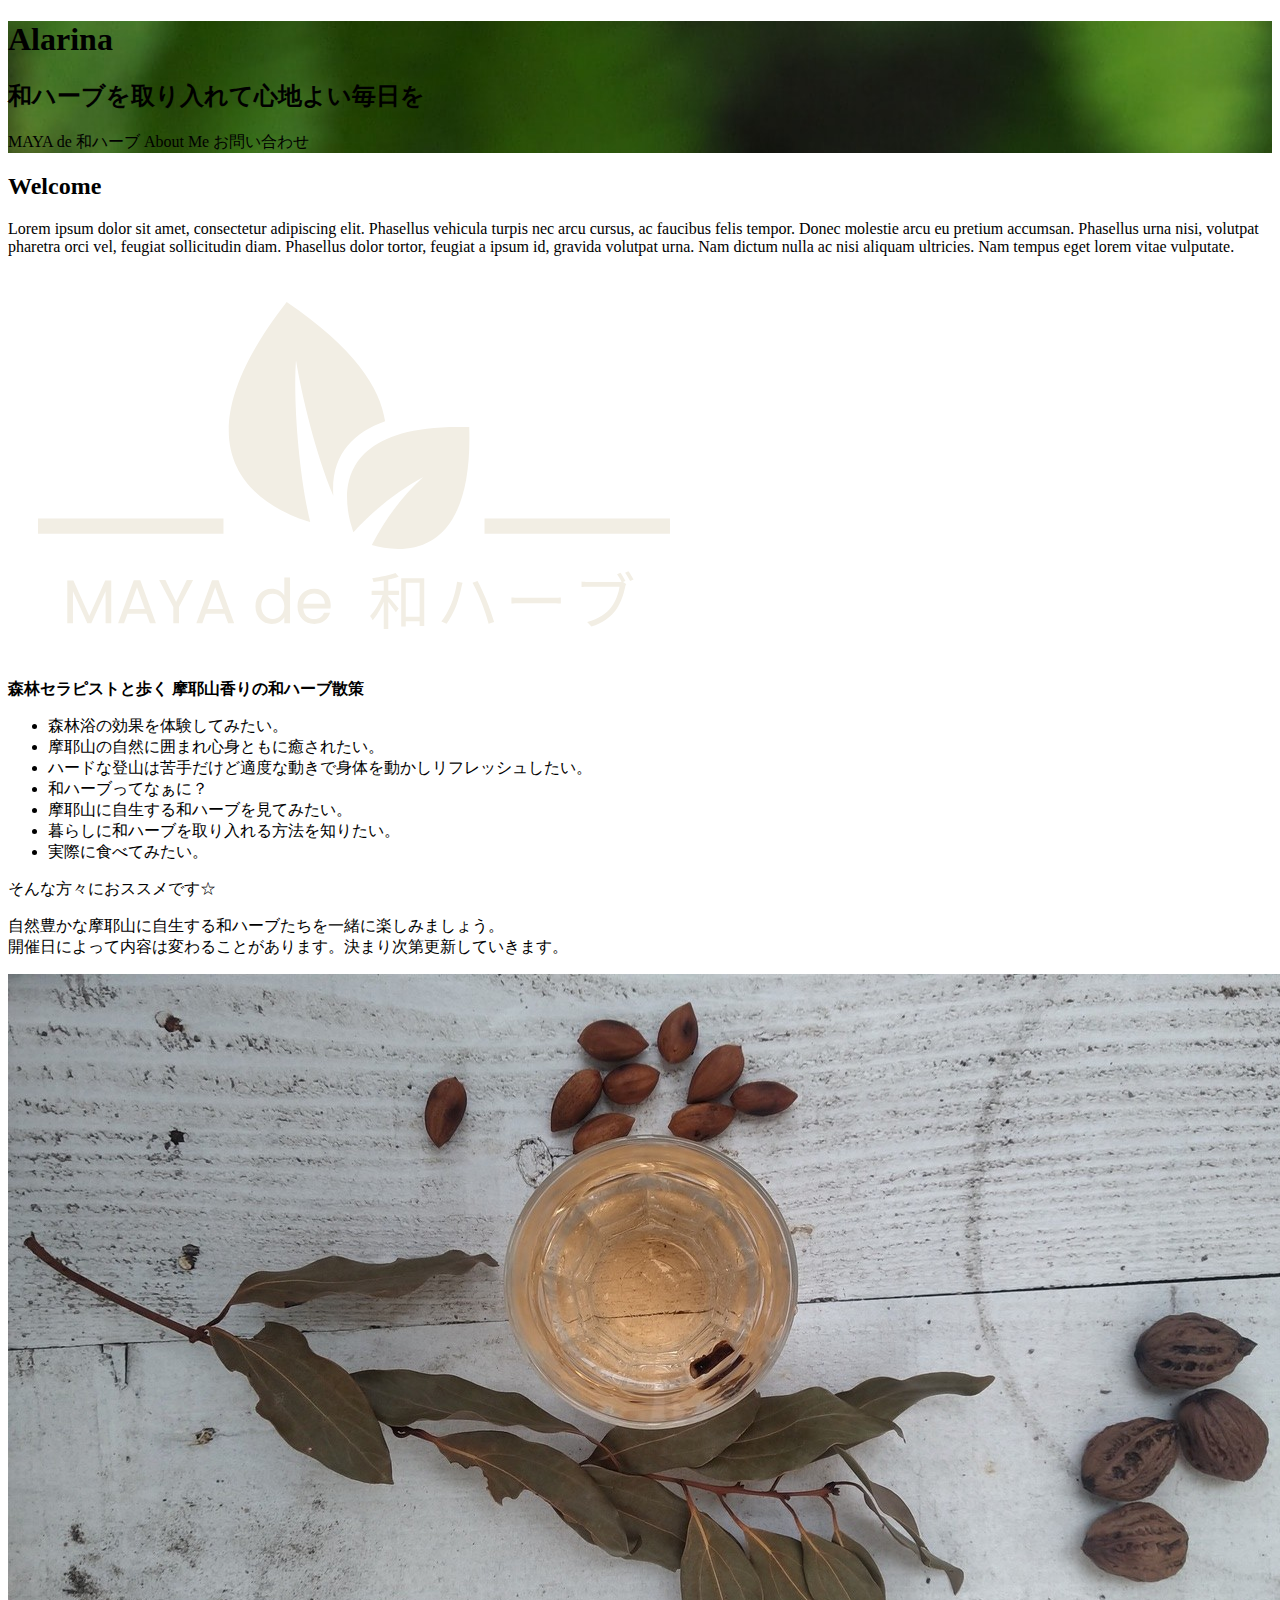
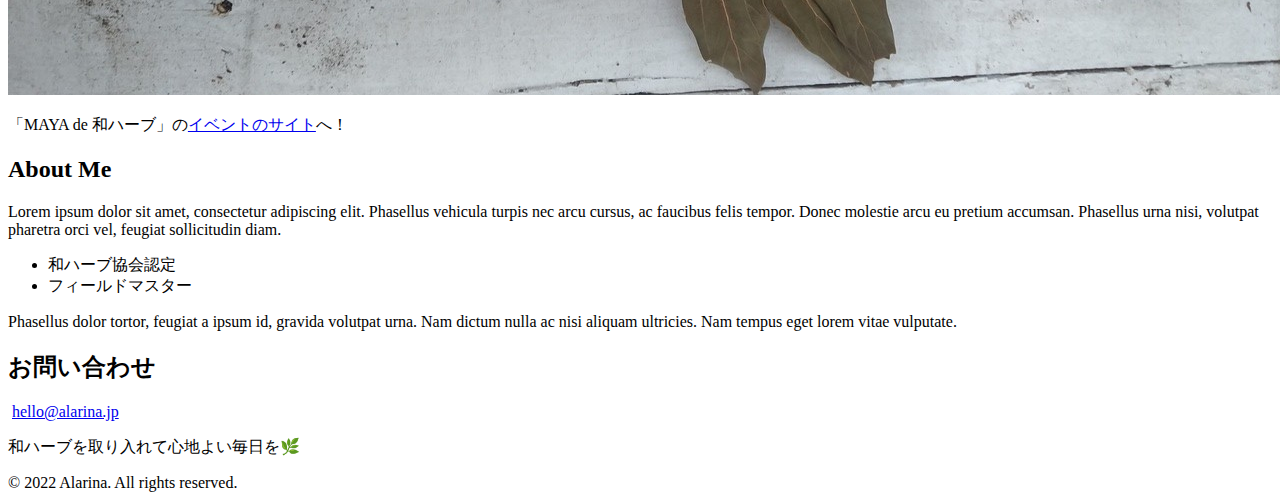
==== index.html @ 34189e99 "deploy: e16ee97bc23b74d00db03f2d43097866cdecea5a" ====
<!doctype html><html><meta http-equiv=content-type content="text/html" charset=utf-8><meta http-equiv=x-ua-compatible content="IE=edge,chrome=1"><title>和ハーブを取り入れて心地よい毎日を🌿</title><link rel="shortcut icon" href=https://alarina.jp/images/favicon.png type=image/png><meta name=description content="私たちと一緒に足もとの宝物をさがすおさんぽに出かけませんか？"><meta name=keywords content="和ハーブ,和ハーブ協会認定,フィールドマスター,Fieldmaster"><meta name=referrer content="no-referrer-when-downgrade"><meta name=HandheldFriendly content="True"><meta name=MobileOptimized content="320"><meta name=viewport content="width=device-width,initial-scale=1"><link rel=stylesheet href=https://alarina.jp/css/screen.css><link rel=stylesheet href=https://alarina.jp/css/fonts.css type=text/css><link rel=stylesheet href=https://alarina.jp/fork-awesome/css/fork-awesome.min.css type=text/css><meta property="og:title" content><meta property="og:description" content="私たちと一緒に足もとの宝物をさがすおさんぽに出かけませんか？"><meta property="og:type" content="website"><meta property="og:url" content="https://alarina.jp/"><meta property="og:image" content="https://alarina.jp/images/cover-image.jpg"><meta property="og:site_name" content="和ハーブを取り入れて心地よい毎日を🌿"><meta name=twitter:card content="summary_large_image"><meta name=twitter:image content="https://alarina.jp/images/cover-image.jpg"><meta name=twitter:title content><meta name=twitter:description content="私たちと一緒に足もとの宝物をさがすおさんぽに出かけませんか？"><meta itemprop=name content><meta itemprop=description content="私たちと一緒に足もとの宝物をさがすおさんぽに出かけませんか？"><link rel=stylesheet href=https://alarina.jp/css/custom.css><link rel=apple-touch-icon sizes=180x180 href=https://alarina.jp/images/apple-touch-icon.png><link rel=icon type=image/png sizes=32x32 href=https://alarina.jp/images/favicon-32x32.png><link rel=icon type=image/png sizes=16x16 href=https://alarina.jp/images/favicon-16x16.png><script defer data-domain=alarina.jp src=https://plausible.georepublic.net/js/plausible.js></script><body><header id=site-head style=background-image:url(images/cover-image.jpg)><div class=vertical><div id=site-head-content class=inner><h1 class=blog-title>Alarina</h1><h2 class=blog-description>和ハーブを取り入れて心地よい毎日を</h2><a class="btn site-menu" data-title-anchor=maya-de-和ハーブ>MAYA de 和ハーブ</a>
<a class="btn site-menu" data-title-anchor=about-me>About Me</a>
<a class="btn site-menu" data-title-anchor=お問い合わせ>お問い合わせ</a>
<i id=header-arrow class="fa fa-angle-down"></i></div></div></header><main class=content role=main><div class=fixed-nav></div><div class=post-holder><article id=welcome class="post first"><header class=post-header><h2 class=post-title>Welcome</h2></header><section class=post-content><p>Lorem ipsum dolor sit amet, consectetur adipiscing elit. Phasellus vehicula turpis nec arcu cursus, ac faucibus felis tempor. Donec molestie arcu eu pretium accumsan. Phasellus urna nisi, volutpat pharetra orci vel, feugiat sollicitudin diam. Phasellus dolor tortor, feugiat a ipsum id, gravida volutpat urna. Nam dictum nulla ac nisi aliquam ultricies. Nam tempus eget lorem vitae vulputate.</p></section></article><div class=post-after></div></div><div class=post-holder><article id=maya-de-和ハーブ class=post><header class=post-header><h2 class=post-title style=display:none>MAYA de 和ハーブ</h2></header><section class=post-content><img src=/images/maya_white.svg alt="MAYA de 和ハーブ" style=padding:30px;width:50%><p><strong>森林セラピストと歩く 摩耶山香りの和ハーブ散策</strong></p><ul><li>森林浴の効果を体験してみたい。</li><li>摩耶山の自然に囲まれ心身ともに癒されたい。</li><li>ハードな登山は苦手だけど適度な動きで身体を動かしリフレッシュしたい。</li><li>和ハーブってなぁに？</li><li>摩耶山に自生する和ハーブを見てみたい。</li><li>暮らしに和ハーブを取り入れる方法を知りたい。</li><li>実際に食べてみたい。</li></ul><p>そんな方々におススメです☆</p><p>自然豊かな摩耶山に自生する和ハーブたちを一緒に楽しみましょう。<br>開催日によって内容は変わることがあります。決まり次第更新していきます。</p><p><img src=/images/maya_de_waherb.jpg alt="MAYA de 和ハーブ"></p><p>「MAYA de 和ハーブ」の<a href=https://coubic.com/mayasan/621355>イベントのサイト</a>へ！</p></section></article><div class=post-after></div></div><div class=post-holder><article id=about-me class=post><header class=post-header><h2 class=post-title>About Me</h2></header><section class=post-content><p>Lorem ipsum dolor sit amet, consectetur adipiscing elit. Phasellus vehicula turpis nec arcu cursus, ac faucibus felis tempor. Donec molestie arcu eu pretium accumsan. Phasellus urna nisi, volutpat pharetra orci vel, feugiat sollicitudin diam.</p><ul><li>和ハーブ協会認定</li><li>フィールドマスター</li></ul><p>Phasellus dolor tortor, feugiat a ipsum id, gravida volutpat urna. Nam dictum nulla ac nisi aliquam ultricies. Nam tempus eget lorem vitae vulputate.</p></section></article><div class=post-after></div></div><div class=post-holder><article id=お問い合わせ class="post last"><header class=post-header><h2 class=post-title>お問い合わせ</h2></header><section class=post-content><p><i class="fa fa-envelope"></i> <a href=mailto:hello@alarina.jp>hello@alarina.jp</a></p><p>和ハーブを取り入れて心地よい毎日を🌿</p></section></article><div class=post-after></div></div></main><footer class=site-footer><div class=inner><section class=copyright>© 2022 Alarina. All rights reserved.</section><section></section></div></footer><script type=text/javascript src=https://alarina.jp/js/jquery-1.11.3.min.js></script>
<script type=text/javascript src=https://alarina.jp/js/icons.js></script>
<script type=text/javascript src=https://alarina.jp/js/index.js></script></body></html>
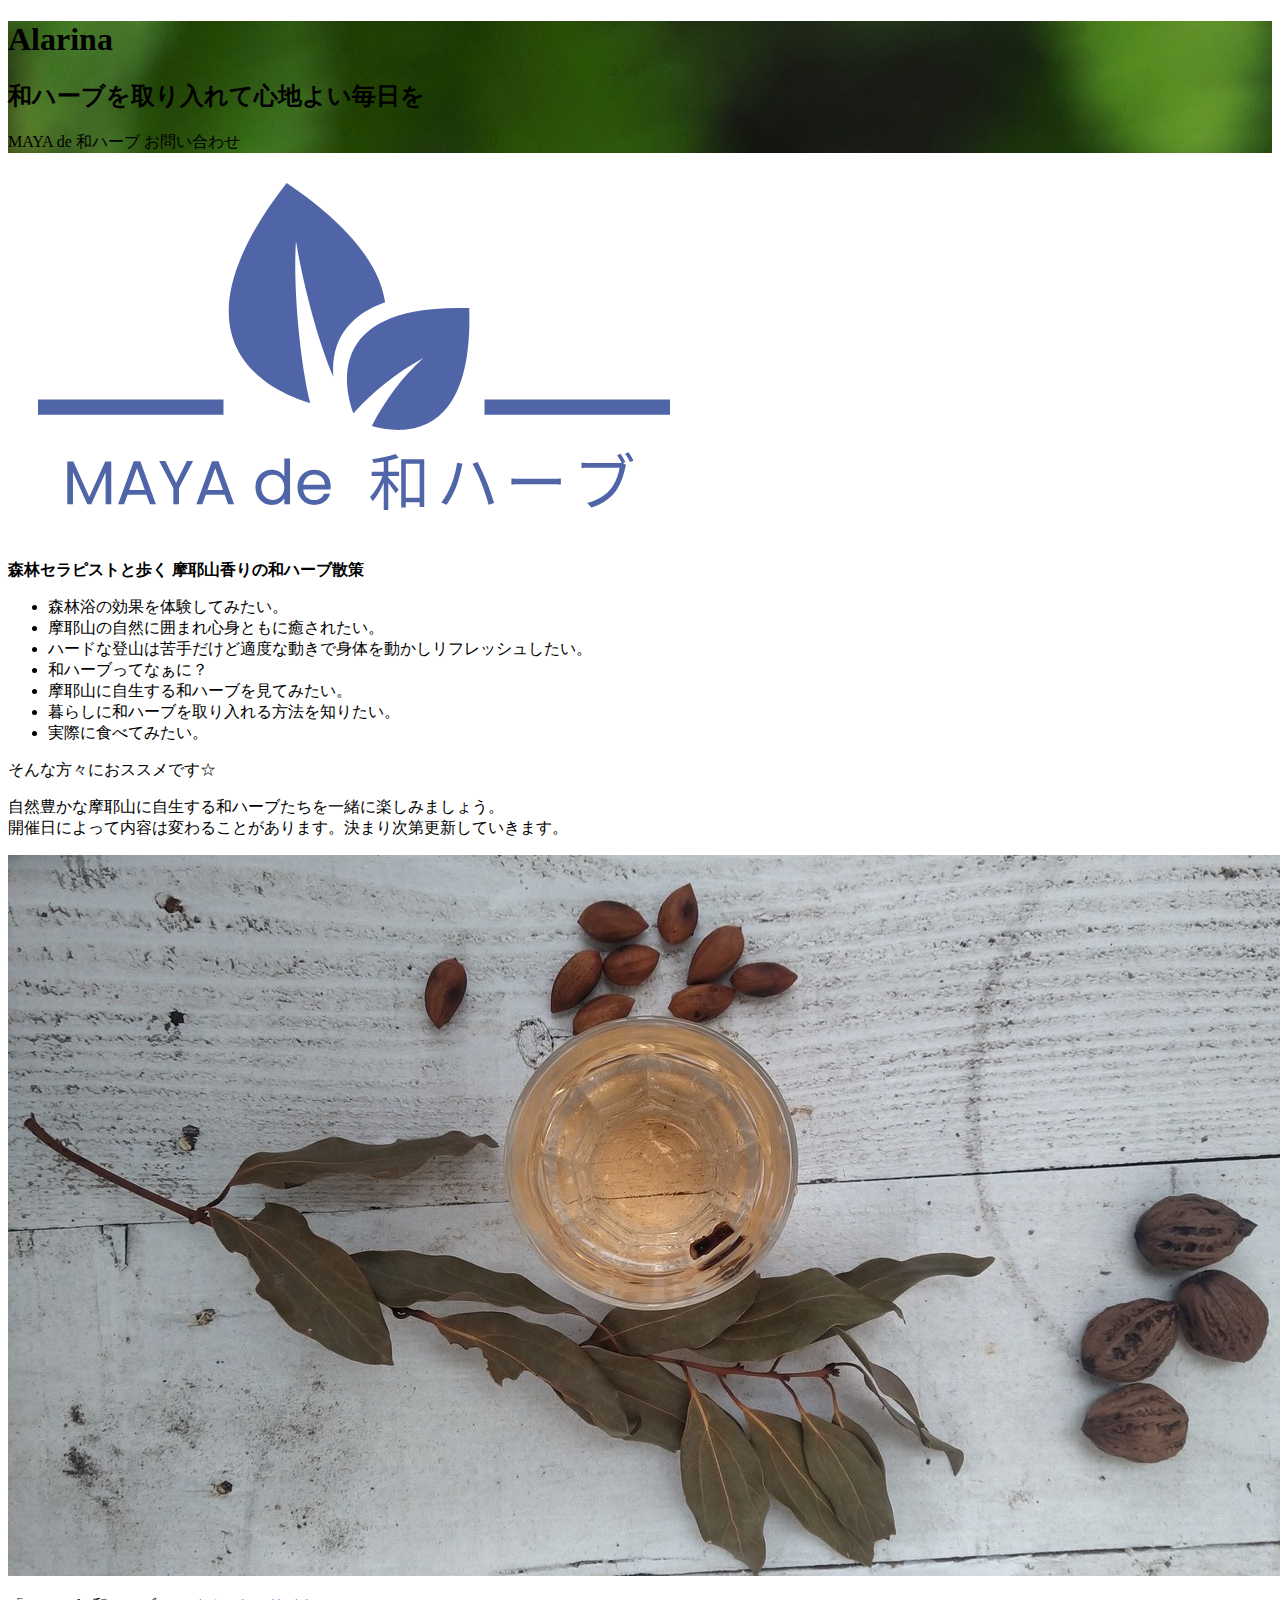
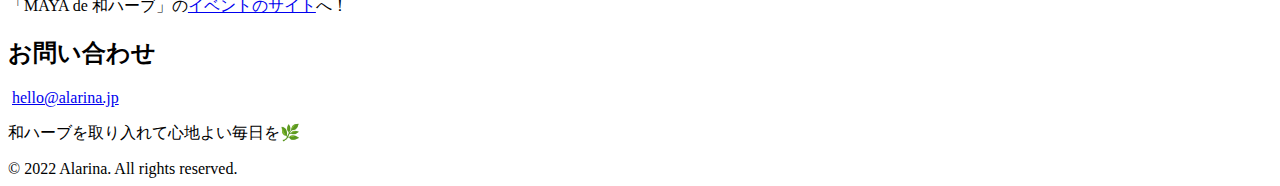
==== commit def528b4: "deploy: 36f194fbef921c06a04e701a9eb203ddcdb4e46d" ====
--- a/index.html
+++ b/index.html
@@ -1,6 +1,5 @@
 <!doctype html><html><meta http-equiv=content-type content="text/html" charset=utf-8><meta http-equiv=x-ua-compatible content="IE=edge,chrome=1"><title>和ハーブを取り入れて心地よい毎日を🌿</title><link rel="shortcut icon" href=https://alarina.jp/images/favicon.png type=image/png><meta name=description content="私たちと一緒に足もとの宝物をさがすおさんぽに出かけませんか？"><meta name=keywords content="和ハーブ,和ハーブ協会認定,フィールドマスター,Fieldmaster"><meta name=referrer content="no-referrer-when-downgrade"><meta name=HandheldFriendly content="True"><meta name=MobileOptimized content="320"><meta name=viewport content="width=device-width,initial-scale=1"><link rel=stylesheet href=https://alarina.jp/css/screen.css><link rel=stylesheet href=https://alarina.jp/css/fonts.css type=text/css><link rel=stylesheet href=https://alarina.jp/fork-awesome/css/fork-awesome.min.css type=text/css><meta property="og:title" content><meta property="og:description" content="私たちと一緒に足もとの宝物をさがすおさんぽに出かけませんか？"><meta property="og:type" content="website"><meta property="og:url" content="https://alarina.jp/"><meta property="og:image" content="https://alarina.jp/images/cover-image.jpg"><meta property="og:site_name" content="和ハーブを取り入れて心地よい毎日を🌿"><meta name=twitter:card content="summary_large_image"><meta name=twitter:image content="https://alarina.jp/images/cover-image.jpg"><meta name=twitter:title content><meta name=twitter:description content="私たちと一緒に足もとの宝物をさがすおさんぽに出かけませんか？"><meta itemprop=name content><meta itemprop=description content="私たちと一緒に足もとの宝物をさがすおさんぽに出かけませんか？"><link rel=stylesheet href=https://alarina.jp/css/custom.css><link rel=apple-touch-icon sizes=180x180 href=https://alarina.jp/images/apple-touch-icon.png><link rel=icon type=image/png sizes=32x32 href=https://alarina.jp/images/favicon-32x32.png><link rel=icon type=image/png sizes=16x16 href=https://alarina.jp/images/favicon-16x16.png><script defer data-domain=alarina.jp src=https://plausible.georepublic.net/js/plausible.js></script><body><header id=site-head style=background-image:url(images/cover-image.jpg)><div class=vertical><div id=site-head-content class=inner><h1 class=blog-title>Alarina</h1><h2 class=blog-description>和ハーブを取り入れて心地よい毎日を</h2><a class="btn site-menu" data-title-anchor=maya-de-和ハーブ>MAYA de 和ハーブ</a>
-<a class="btn site-menu" data-title-anchor=about-me>About Me</a>
 <a class="btn site-menu" data-title-anchor=お問い合わせ>お問い合わせ</a>
-<i id=header-arrow class="fa fa-angle-down"></i></div></div></header><main class=content role=main><div class=fixed-nav></div><div class=post-holder><article id=welcome class="post first"><header class=post-header><h2 class=post-title>Welcome</h2></header><section class=post-content><p>Lorem ipsum dolor sit amet, consectetur adipiscing elit. Phasellus vehicula turpis nec arcu cursus, ac faucibus felis tempor. Donec molestie arcu eu pretium accumsan. Phasellus urna nisi, volutpat pharetra orci vel, feugiat sollicitudin diam. Phasellus dolor tortor, feugiat a ipsum id, gravida volutpat urna. Nam dictum nulla ac nisi aliquam ultricies. Nam tempus eget lorem vitae vulputate.</p></section></article><div class=post-after></div></div><div class=post-holder><article id=maya-de-和ハーブ class=post><header class=post-header><h2 class=post-title style=display:none>MAYA de 和ハーブ</h2></header><section class=post-content><img src=/images/maya_white.svg alt="MAYA de 和ハーブ" style=padding:30px;width:50%><p><strong>森林セラピストと歩く 摩耶山香りの和ハーブ散策</strong></p><ul><li>森林浴の効果を体験してみたい。</li><li>摩耶山の自然に囲まれ心身ともに癒されたい。</li><li>ハードな登山は苦手だけど適度な動きで身体を動かしリフレッシュしたい。</li><li>和ハーブってなぁに？</li><li>摩耶山に自生する和ハーブを見てみたい。</li><li>暮らしに和ハーブを取り入れる方法を知りたい。</li><li>実際に食べてみたい。</li></ul><p>そんな方々におススメです☆</p><p>自然豊かな摩耶山に自生する和ハーブたちを一緒に楽しみましょう。<br>開催日によって内容は変わることがあります。決まり次第更新していきます。</p><p><img src=/images/maya_de_waherb.jpg alt="MAYA de 和ハーブ"></p><p>「MAYA de 和ハーブ」の<a href=https://coubic.com/mayasan/621355>イベントのサイト</a>へ！</p></section></article><div class=post-after></div></div><div class=post-holder><article id=about-me class=post><header class=post-header><h2 class=post-title>About Me</h2></header><section class=post-content><p>Lorem ipsum dolor sit amet, consectetur adipiscing elit. Phasellus vehicula turpis nec arcu cursus, ac faucibus felis tempor. Donec molestie arcu eu pretium accumsan. Phasellus urna nisi, volutpat pharetra orci vel, feugiat sollicitudin diam.</p><ul><li>和ハーブ協会認定</li><li>フィールドマスター</li></ul><p>Phasellus dolor tortor, feugiat a ipsum id, gravida volutpat urna. Nam dictum nulla ac nisi aliquam ultricies. Nam tempus eget lorem vitae vulputate.</p></section></article><div class=post-after></div></div><div class=post-holder><article id=お問い合わせ class="post last"><header class=post-header><h2 class=post-title>お問い合わせ</h2></header><section class=post-content><p><i class="fa fa-envelope"></i> <a href=mailto:hello@alarina.jp>hello@alarina.jp</a></p><p>和ハーブを取り入れて心地よい毎日を🌿</p></section></article><div class=post-after></div></div></main><footer class=site-footer><div class=inner><section class=copyright>© 2022 Alarina. All rights reserved.</section><section></section></div></footer><script type=text/javascript src=https://alarina.jp/js/jquery-1.11.3.min.js></script>
+<i id=header-arrow class="fa fa-angle-down"></i></div></div></header><main class=content role=main><div class=fixed-nav></div><div class=post-holder><article id=maya-de-和ハーブ class="post first"><header class=post-header><h2 class=post-title style=display:none>MAYA de 和ハーブ</h2></header><section class=post-content><img src=/images/maya.svg alt="MAYA de 和ハーブ" style=padding:30px;width:50%><p><strong>森林セラピストと歩く 摩耶山香りの和ハーブ散策</strong></p><ul><li>森林浴の効果を体験してみたい。</li><li>摩耶山の自然に囲まれ心身ともに癒されたい。</li><li>ハードな登山は苦手だけど適度な動きで身体を動かしリフレッシュしたい。</li><li>和ハーブってなぁに？</li><li>摩耶山に自生する和ハーブを見てみたい。</li><li>暮らしに和ハーブを取り入れる方法を知りたい。</li><li>実際に食べてみたい。</li></ul><p>そんな方々におススメです☆</p><p>自然豊かな摩耶山に自生する和ハーブたちを一緒に楽しみましょう。<br>開催日によって内容は変わることがあります。決まり次第更新していきます。</p><p><img src=/images/maya_de_waherb.jpg alt="MAYA de 和ハーブ"></p><p>「MAYA de 和ハーブ」の<a href=https://coubic.com/mayasan/621355>イベントのサイト</a>へ！</p></section></article><div class=post-after></div></div><div class=post-holder><article id=お問い合わせ class="post last"><header class=post-header><h2 class=post-title>お問い合わせ</h2></header><section class=post-content><p><i class="fa fa-envelope"></i> <a href=mailto:hello@alarina.jp>hello@alarina.jp</a></p><p>和ハーブを取り入れて心地よい毎日を🌿</p></section></article><div class=post-after></div></div></main><footer class=site-footer><div class=inner><section class=copyright>© 2022 Alarina. All rights reserved.</section><section></section></div></footer><script type=text/javascript src=https://alarina.jp/js/jquery-1.11.3.min.js></script>
 <script type=text/javascript src=https://alarina.jp/js/icons.js></script>
 <script type=text/javascript src=https://alarina.jp/js/index.js></script></body></html>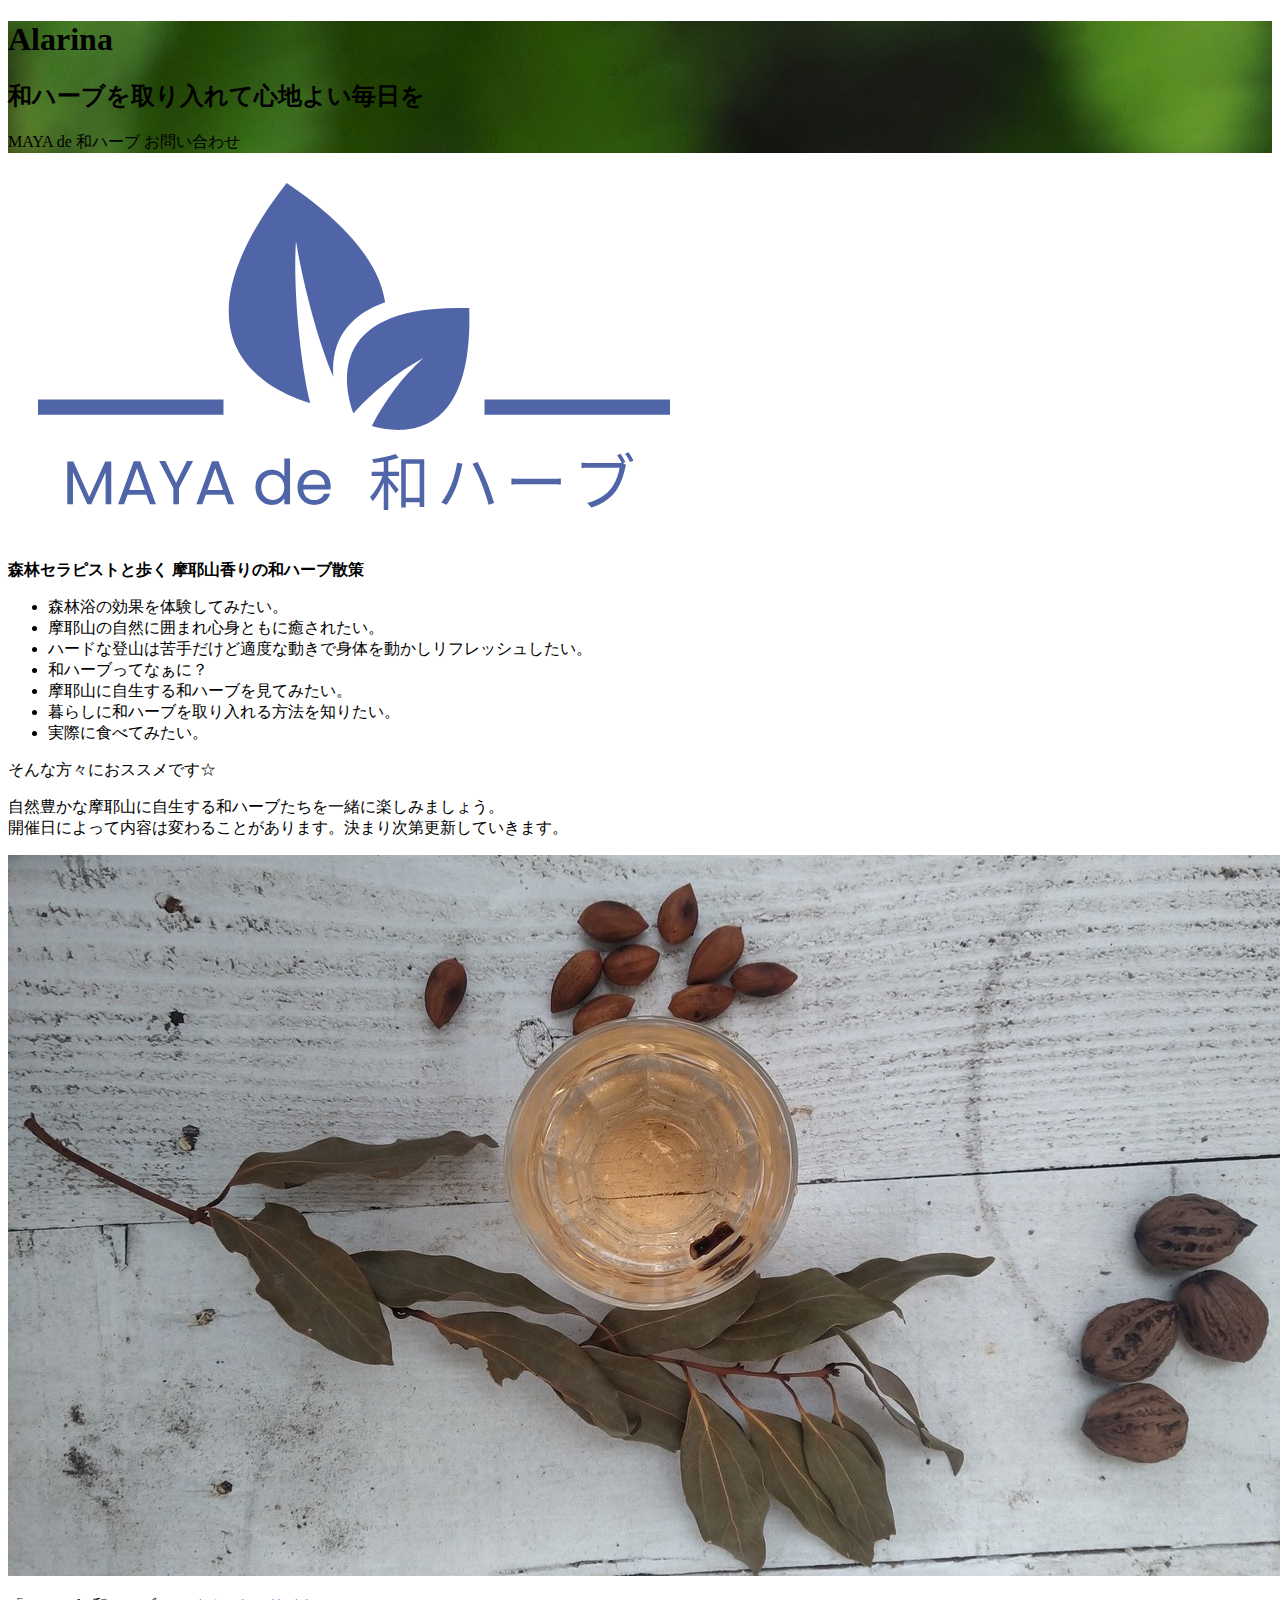
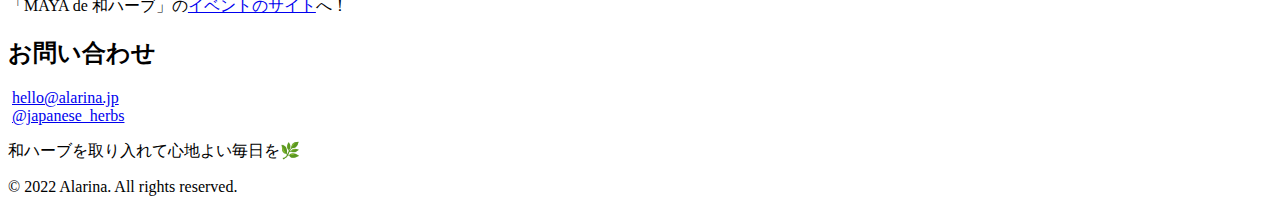
==== commit 60bc1d1f: "deploy: 739b21d4ba91c9defc77c661324792f02f5c8d5f" ====
--- a/index.html
+++ b/index.html
@@ -1,5 +1,5 @@
 <!doctype html><html><meta http-equiv=content-type content="text/html" charset=utf-8><meta http-equiv=x-ua-compatible content="IE=edge,chrome=1"><title>和ハーブを取り入れて心地よい毎日を🌿</title><link rel="shortcut icon" href=https://alarina.jp/images/favicon.png type=image/png><meta name=description content="私たちと一緒に足もとの宝物をさがすおさんぽに出かけませんか？"><meta name=keywords content="和ハーブ,和ハーブ協会認定,フィールドマスター,Fieldmaster"><meta name=referrer content="no-referrer-when-downgrade"><meta name=HandheldFriendly content="True"><meta name=MobileOptimized content="320"><meta name=viewport content="width=device-width,initial-scale=1"><link rel=stylesheet href=https://alarina.jp/css/screen.css><link rel=stylesheet href=https://alarina.jp/css/fonts.css type=text/css><link rel=stylesheet href=https://alarina.jp/fork-awesome/css/fork-awesome.min.css type=text/css><meta property="og:title" content><meta property="og:description" content="私たちと一緒に足もとの宝物をさがすおさんぽに出かけませんか？"><meta property="og:type" content="website"><meta property="og:url" content="https://alarina.jp/"><meta property="og:image" content="https://alarina.jp/images/cover-image.jpg"><meta property="og:site_name" content="和ハーブを取り入れて心地よい毎日を🌿"><meta name=twitter:card content="summary_large_image"><meta name=twitter:image content="https://alarina.jp/images/cover-image.jpg"><meta name=twitter:title content><meta name=twitter:description content="私たちと一緒に足もとの宝物をさがすおさんぽに出かけませんか？"><meta itemprop=name content><meta itemprop=description content="私たちと一緒に足もとの宝物をさがすおさんぽに出かけませんか？"><link rel=stylesheet href=https://alarina.jp/css/custom.css><link rel=apple-touch-icon sizes=180x180 href=https://alarina.jp/images/apple-touch-icon.png><link rel=icon type=image/png sizes=32x32 href=https://alarina.jp/images/favicon-32x32.png><link rel=icon type=image/png sizes=16x16 href=https://alarina.jp/images/favicon-16x16.png><script defer data-domain=alarina.jp src=https://plausible.georepublic.net/js/plausible.js></script><body><header id=site-head style=background-image:url(images/cover-image.jpg)><div class=vertical><div id=site-head-content class=inner><h1 class=blog-title>Alarina</h1><h2 class=blog-description>和ハーブを取り入れて心地よい毎日を</h2><a class="btn site-menu" data-title-anchor=maya-de-和ハーブ>MAYA de 和ハーブ</a>
 <a class="btn site-menu" data-title-anchor=お問い合わせ>お問い合わせ</a>
-<i id=header-arrow class="fa fa-angle-down"></i></div></div></header><main class=content role=main><div class=fixed-nav></div><div class=post-holder><article id=maya-de-和ハーブ class="post first"><header class=post-header><h2 class=post-title style=display:none>MAYA de 和ハーブ</h2></header><section class=post-content><img src=/images/maya.svg alt="MAYA de 和ハーブ" style=padding:30px;width:50%><p><strong>森林セラピストと歩く 摩耶山香りの和ハーブ散策</strong></p><ul><li>森林浴の効果を体験してみたい。</li><li>摩耶山の自然に囲まれ心身ともに癒されたい。</li><li>ハードな登山は苦手だけど適度な動きで身体を動かしリフレッシュしたい。</li><li>和ハーブってなぁに？</li><li>摩耶山に自生する和ハーブを見てみたい。</li><li>暮らしに和ハーブを取り入れる方法を知りたい。</li><li>実際に食べてみたい。</li></ul><p>そんな方々におススメです☆</p><p>自然豊かな摩耶山に自生する和ハーブたちを一緒に楽しみましょう。<br>開催日によって内容は変わることがあります。決まり次第更新していきます。</p><p><img src=/images/maya_de_waherb.jpg alt="MAYA de 和ハーブ"></p><p>「MAYA de 和ハーブ」の<a href=https://coubic.com/mayasan/621355>イベントのサイト</a>へ！</p></section></article><div class=post-after></div></div><div class=post-holder><article id=お問い合わせ class="post last"><header class=post-header><h2 class=post-title>お問い合わせ</h2></header><section class=post-content><p><i class="fa fa-envelope"></i> <a href=mailto:hello@alarina.jp>hello@alarina.jp</a></p><p>和ハーブを取り入れて心地よい毎日を🌿</p></section></article><div class=post-after></div></div></main><footer class=site-footer><div class=inner><section class=copyright>© 2022 Alarina. All rights reserved.</section><section></section></div></footer><script type=text/javascript src=https://alarina.jp/js/jquery-1.11.3.min.js></script>
+<i id=header-arrow class="fa fa-angle-down"></i></div></div></header><main class=content role=main><div class=fixed-nav></div><div class=post-holder><article id=maya-de-和ハーブ class="post first"><header class=post-header><h2 class=post-title style=display:none>MAYA de 和ハーブ</h2></header><section class=post-content><img src=/images/maya.svg alt="MAYA de 和ハーブ" style=padding:30px;width:50%><p><strong>森林セラピストと歩く 摩耶山香りの和ハーブ散策</strong></p><ul><li>森林浴の効果を体験してみたい。</li><li>摩耶山の自然に囲まれ心身ともに癒されたい。</li><li>ハードな登山は苦手だけど適度な動きで身体を動かしリフレッシュしたい。</li><li>和ハーブってなぁに？</li><li>摩耶山に自生する和ハーブを見てみたい。</li><li>暮らしに和ハーブを取り入れる方法を知りたい。</li><li>実際に食べてみたい。</li></ul><p>そんな方々におススメです☆</p><p>自然豊かな摩耶山に自生する和ハーブたちを一緒に楽しみましょう。<br>開催日によって内容は変わることがあります。決まり次第更新していきます。</p><p><img src=/images/maya_de_waherb.jpg alt="MAYA de 和ハーブ"></p><p>「MAYA de 和ハーブ」の<a href=https://coubic.com/mayasan/621355>イベントのサイト</a>へ！</p></section></article><div class=post-after></div></div><div class=post-holder><article id=お問い合わせ class="post last"><header class=post-header><h2 class=post-title>お問い合わせ</h2></header><section class=post-content><p><i class="fa fa-envelope"></i> <a href=mailto:hello@alarina.jp>hello@alarina.jp</a><br><i class="fa fa-instagram"></i> <a href=https://www.instagram.com/japanese_herbs/>@japanese_herbs</a></p><p>和ハーブを取り入れて心地よい毎日を🌿</p></section></article><div class=post-after></div></div></main><footer class=site-footer><div class=inner><section class=copyright>© 2022 Alarina. All rights reserved.</section><section></section></div></footer><script type=text/javascript src=https://alarina.jp/js/jquery-1.11.3.min.js></script>
 <script type=text/javascript src=https://alarina.jp/js/icons.js></script>
 <script type=text/javascript src=https://alarina.jp/js/index.js></script></body></html>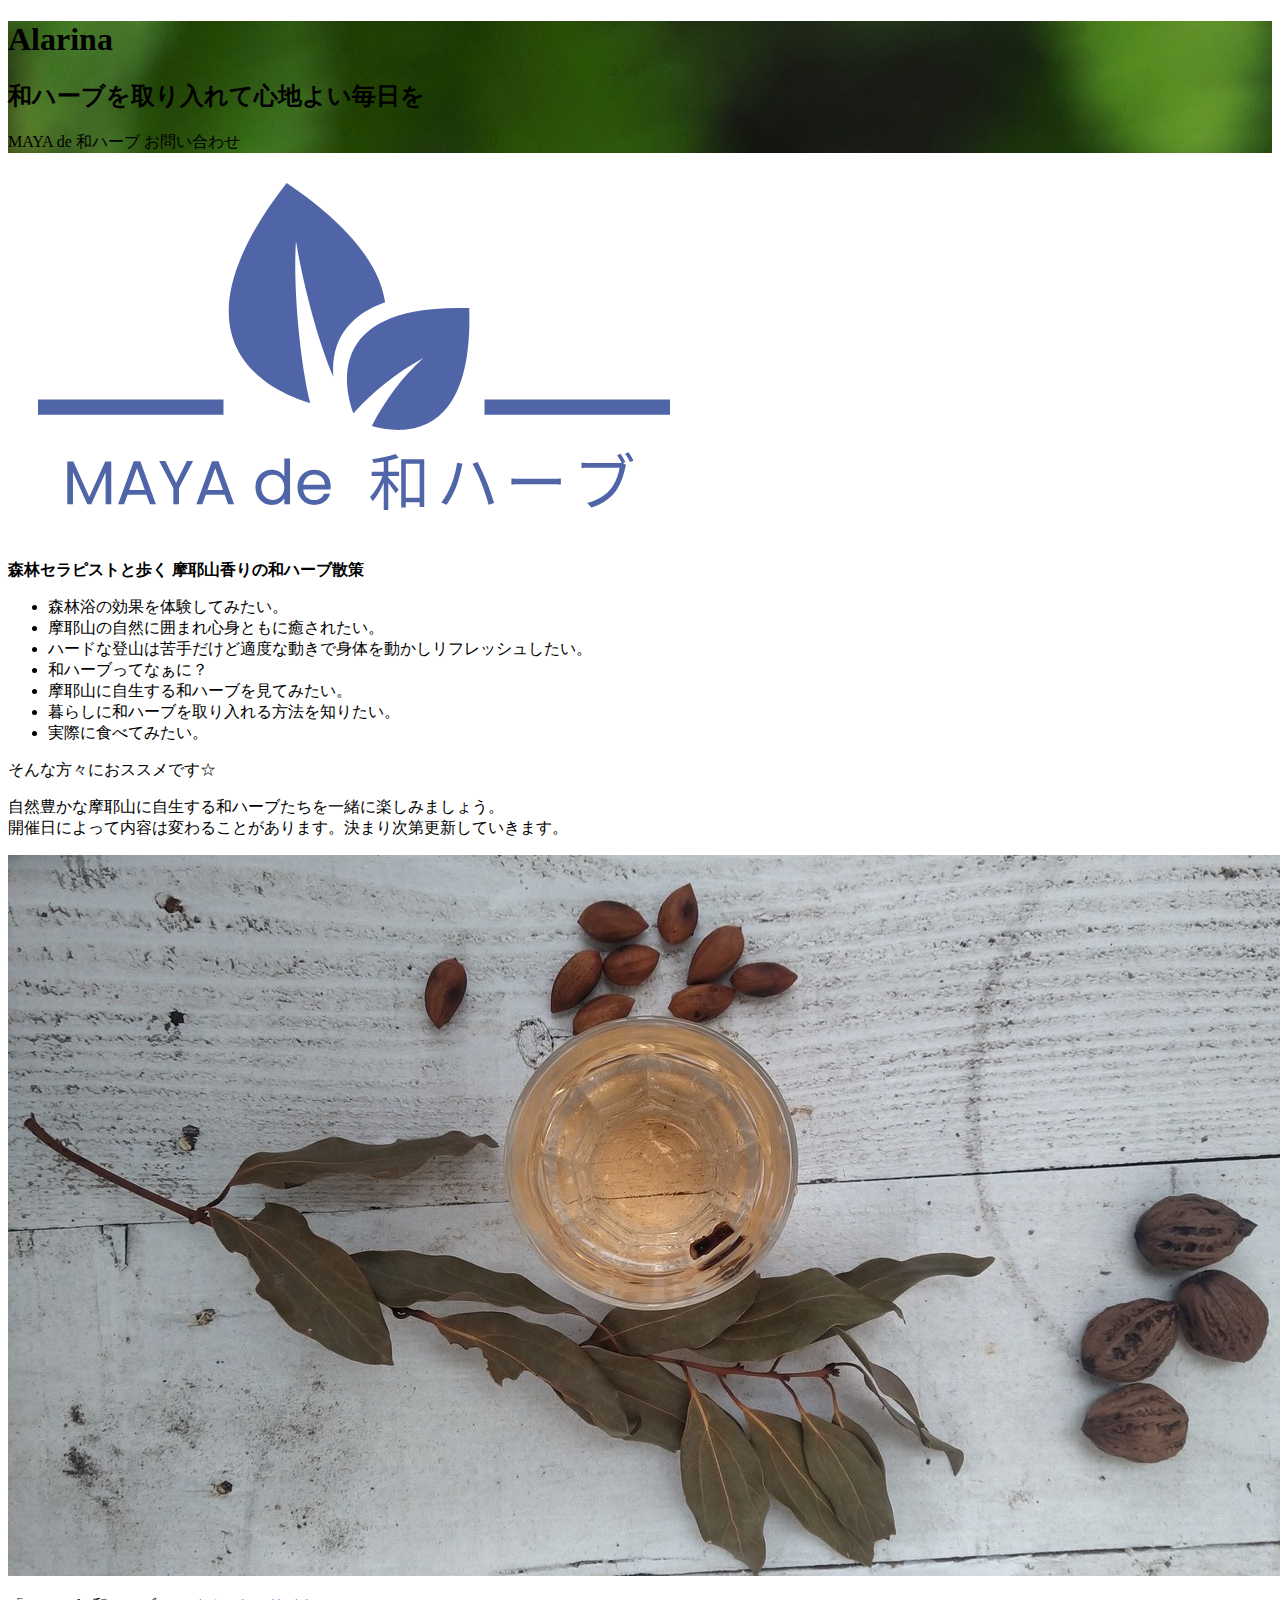
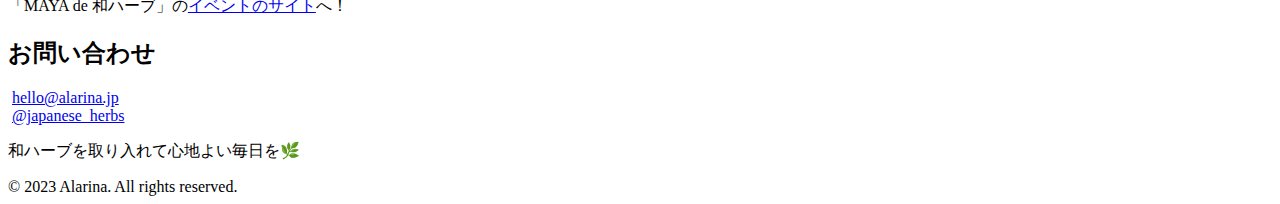
==== commit 360e0864: "deploy: e12366e886e3e25841fd609c3d209ad2136c7288" ====
--- a/index.html
+++ b/index.html
@@ -1,5 +1,5 @@
-<!doctype html><html><meta http-equiv=content-type content="text/html" charset=utf-8><meta http-equiv=x-ua-compatible content="IE=edge,chrome=1"><title>和ハーブを取り入れて心地よい毎日を🌿</title><link rel="shortcut icon" href=https://alarina.jp/images/favicon.png type=image/png><meta name=description content="私たちと一緒に足もとの宝物をさがすおさんぽに出かけませんか？"><meta name=keywords content="和ハーブ,和ハーブ協会認定,フィールドマスター,Fieldmaster"><meta name=referrer content="no-referrer-when-downgrade"><meta name=HandheldFriendly content="True"><meta name=MobileOptimized content="320"><meta name=viewport content="width=device-width,initial-scale=1"><link rel=stylesheet href=https://alarina.jp/css/screen.css><link rel=stylesheet href=https://alarina.jp/css/fonts.css type=text/css><link rel=stylesheet href=https://alarina.jp/fork-awesome/css/fork-awesome.min.css type=text/css><meta property="og:title" content><meta property="og:description" content="私たちと一緒に足もとの宝物をさがすおさんぽに出かけませんか？"><meta property="og:type" content="website"><meta property="og:url" content="https://alarina.jp/"><meta property="og:image" content="https://alarina.jp/images/cover-image.jpg"><meta property="og:site_name" content="和ハーブを取り入れて心地よい毎日を🌿"><meta name=twitter:card content="summary_large_image"><meta name=twitter:image content="https://alarina.jp/images/cover-image.jpg"><meta name=twitter:title content><meta name=twitter:description content="私たちと一緒に足もとの宝物をさがすおさんぽに出かけませんか？"><meta itemprop=name content><meta itemprop=description content="私たちと一緒に足もとの宝物をさがすおさんぽに出かけませんか？"><link rel=stylesheet href=https://alarina.jp/css/custom.css><link rel=apple-touch-icon sizes=180x180 href=https://alarina.jp/images/apple-touch-icon.png><link rel=icon type=image/png sizes=32x32 href=https://alarina.jp/images/favicon-32x32.png><link rel=icon type=image/png sizes=16x16 href=https://alarina.jp/images/favicon-16x16.png><script defer data-domain=alarina.jp src=https://plausible.georepublic.net/js/plausible.js></script><body><header id=site-head style=background-image:url(images/cover-image.jpg)><div class=vertical><div id=site-head-content class=inner><h1 class=blog-title>Alarina</h1><h2 class=blog-description>和ハーブを取り入れて心地よい毎日を</h2><a class="btn site-menu" data-title-anchor=maya-de-和ハーブ>MAYA de 和ハーブ</a>
+<!doctype html><html><meta http-equiv=content-type content="text/html" charset=utf-8><meta http-equiv=x-ua-compatible content="IE=edge,chrome=1"><title>和ハーブを取り入れて心地よい毎日を🌿</title><link rel="shortcut icon" href=https://alarina.jp/images/favicon.png type=image/png><meta name=description content="私たちと一緒に足もとの宝物をさがすおさんぽに出かけませんか？"><meta name=keywords content="和ハーブ,和ハーブ協会認定,フィールドマスター,Fieldmaster"><meta name=referrer content="no-referrer-when-downgrade"><meta name=HandheldFriendly content="True"><meta name=MobileOptimized content="320"><meta name=viewport content="width=device-width,initial-scale=1"><link rel=stylesheet href=https://alarina.jp/css/screen.css><link rel=stylesheet href=https://alarina.jp/css/fonts.css type=text/css><link rel=stylesheet href=https://alarina.jp/fork-awesome/css/fork-awesome.min.css type=text/css><meta property="og:title" content><meta property="og:description" content="私たちと一緒に足もとの宝物をさがすおさんぽに出かけませんか？"><meta property="og:type" content="website"><meta property="og:url" content="https://alarina.jp/"><meta property="og:image" content="https://alarina.jp/images/cover-image.jpg"><meta property="og:site_name" content="和ハーブを取り入れて心地よい毎日を🌿"><meta name=twitter:card content="summary_large_image"><meta name=twitter:image content="https://alarina.jp/images/cover-image.jpg"><meta name=twitter:title content><meta name=twitter:description content="私たちと一緒に足もとの宝物をさがすおさんぽに出かけませんか？"><meta itemprop=name content><meta itemprop=description content="私たちと一緒に足もとの宝物をさがすおさんぽに出かけませんか？"><link rel=stylesheet href=https://alarina.jp/css/custom.css><link rel=apple-touch-icon sizes=180x180 href=https://alarina.jp/images/apple-touch-icon.png><link rel=icon type=image/png sizes=32x32 href=https://alarina.jp/images/favicon-32x32.png><link rel=icon type=image/png sizes=16x16 href=https://alarina.jp/images/favicon-16x16.png><script defer data-domain=alarina.jp src=https://plausible.georepublic.info/js/plausible.js></script><body><header id=site-head style=background-image:url(images/cover-image.jpg)><div class=vertical><div id=site-head-content class=inner><h1 class=blog-title>Alarina</h1><h2 class=blog-description>和ハーブを取り入れて心地よい毎日を</h2><a class="btn site-menu" data-title-anchor=maya-de-和ハーブ>MAYA de 和ハーブ</a>
 <a class="btn site-menu" data-title-anchor=お問い合わせ>お問い合わせ</a>
-<i id=header-arrow class="fa fa-angle-down"></i></div></div></header><main class=content role=main><div class=fixed-nav></div><div class=post-holder><article id=maya-de-和ハーブ class="post first"><header class=post-header><h2 class=post-title style=display:none>MAYA de 和ハーブ</h2></header><section class=post-content><img src=/images/maya.svg alt="MAYA de 和ハーブ" style=padding:30px;width:50%><p><strong>森林セラピストと歩く 摩耶山香りの和ハーブ散策</strong></p><ul><li>森林浴の効果を体験してみたい。</li><li>摩耶山の自然に囲まれ心身ともに癒されたい。</li><li>ハードな登山は苦手だけど適度な動きで身体を動かしリフレッシュしたい。</li><li>和ハーブってなぁに？</li><li>摩耶山に自生する和ハーブを見てみたい。</li><li>暮らしに和ハーブを取り入れる方法を知りたい。</li><li>実際に食べてみたい。</li></ul><p>そんな方々におススメです☆</p><p>自然豊かな摩耶山に自生する和ハーブたちを一緒に楽しみましょう。<br>開催日によって内容は変わることがあります。決まり次第更新していきます。</p><p><img src=/images/maya_de_waherb.jpg alt="MAYA de 和ハーブ"></p><p>「MAYA de 和ハーブ」の<a href=https://coubic.com/mayasan/621355>イベントのサイト</a>へ！</p></section></article><div class=post-after></div></div><div class=post-holder><article id=お問い合わせ class="post last"><header class=post-header><h2 class=post-title>お問い合わせ</h2></header><section class=post-content><p><i class="fa fa-envelope"></i> <a href=mailto:hello@alarina.jp>hello@alarina.jp</a><br><i class="fa fa-instagram"></i> <a href=https://www.instagram.com/japanese_herbs/>@japanese_herbs</a></p><p>和ハーブを取り入れて心地よい毎日を🌿</p></section></article><div class=post-after></div></div></main><footer class=site-footer><div class=inner><section class=copyright>© 2022 Alarina. All rights reserved.</section><section></section></div></footer><script type=text/javascript src=https://alarina.jp/js/jquery-1.11.3.min.js></script>
+<i id=header-arrow class="fa fa-angle-down"></i></div></div></header><main class=content role=main><div class=fixed-nav></div><div class=post-holder><article id=maya-de-和ハーブ class="post first"><header class=post-header><h2 class=post-title style=display:none>MAYA de 和ハーブ</h2></header><section class=post-content><img src=/images/maya.svg alt="MAYA de 和ハーブ" style=padding:30px;width:50%><p><strong>森林セラピストと歩く 摩耶山香りの和ハーブ散策</strong></p><ul><li>森林浴の効果を体験してみたい。</li><li>摩耶山の自然に囲まれ心身ともに癒されたい。</li><li>ハードな登山は苦手だけど適度な動きで身体を動かしリフレッシュしたい。</li><li>和ハーブってなぁに？</li><li>摩耶山に自生する和ハーブを見てみたい。</li><li>暮らしに和ハーブを取り入れる方法を知りたい。</li><li>実際に食べてみたい。</li></ul><p>そんな方々におススメです☆</p><p>自然豊かな摩耶山に自生する和ハーブたちを一緒に楽しみましょう。<br>開催日によって内容は変わることがあります。決まり次第更新していきます。</p><p><img src=/images/maya_de_waherb.jpg alt="MAYA de 和ハーブ"></p><p>「MAYA de 和ハーブ」の<a href=https://coubic.com/mayasan/621355>イベントのサイト</a>へ！</p></section></article><div class=post-after title></div></div><div class=post-holder><article id=お問い合わせ class="post last"><header class=post-header><h2 class=post-title>お問い合わせ</h2></header><section class=post-content><p><i class="fa fa-envelope"></i> <a href=mailto:hello@alarina.jp>hello@alarina.jp</a><br><i class="fa fa-instagram"></i> <a href=https://www.instagram.com/japanese_herbs/>@japanese_herbs</a></p><p>和ハーブを取り入れて心地よい毎日を🌿</p></section></article><div class=post-after title></div></div></main><footer class=site-footer><div class=inner><section class=copyright>© 2023 Alarina. All rights reserved.</section><section></section></div></footer><script type=text/javascript src=https://alarina.jp/js/jquery-1.11.3.min.js></script>
 <script type=text/javascript src=https://alarina.jp/js/icons.js></script>
 <script type=text/javascript src=https://alarina.jp/js/index.js></script></body></html>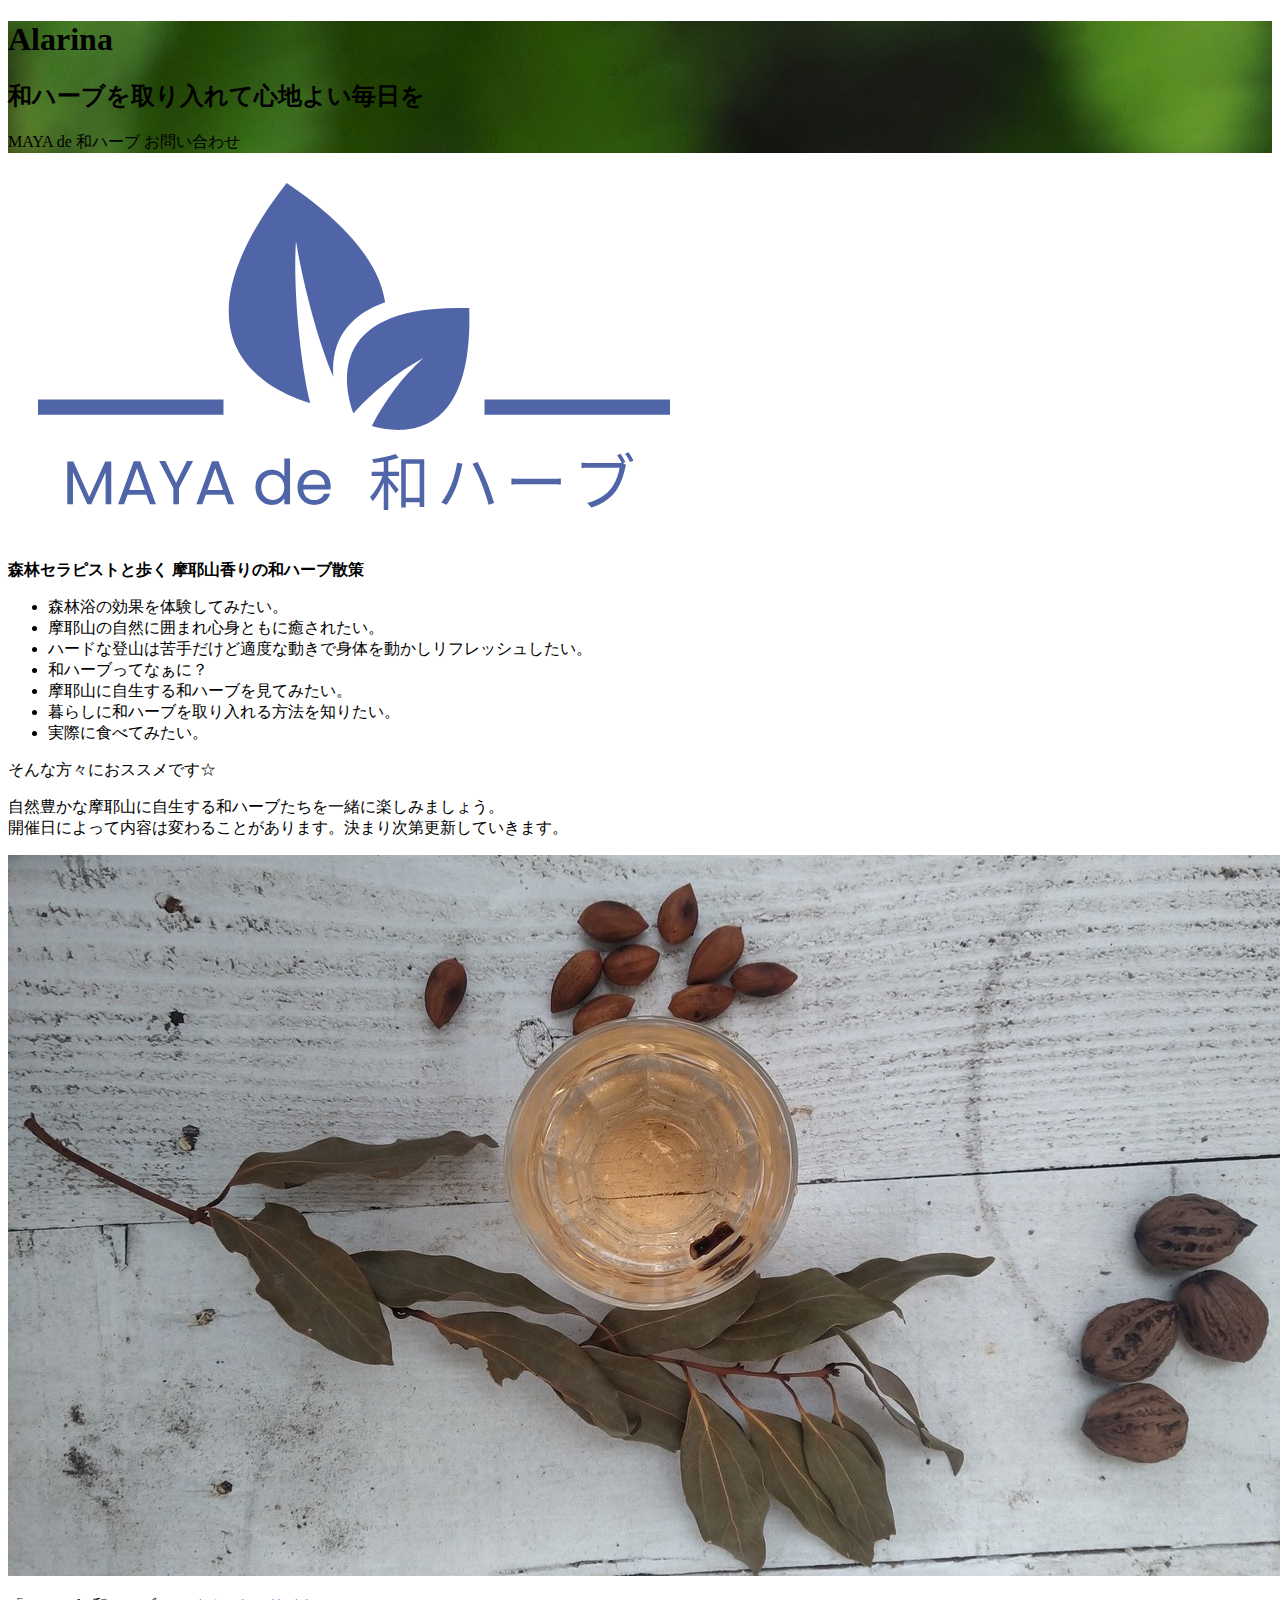
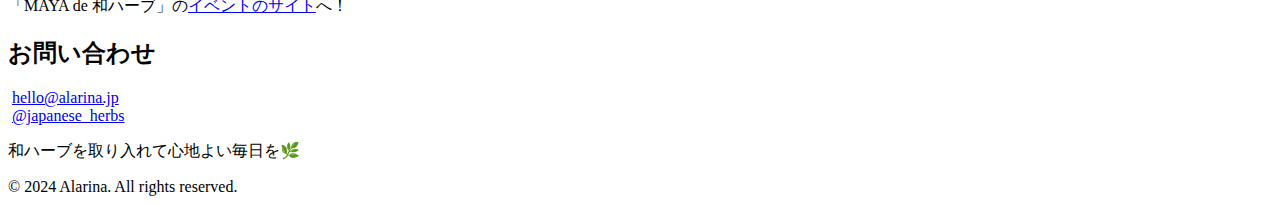
==== commit 46431cd0: "deploy: cf0597edfe1f1e5445e272516c9c6e20bc622f69" ====
--- a/index.html
+++ b/index.html
@@ -1,5 +1,5 @@
 <!doctype html><html><meta http-equiv=content-type content="text/html" charset=utf-8><meta http-equiv=x-ua-compatible content="IE=edge,chrome=1"><title>和ハーブを取り入れて心地よい毎日を🌿</title><link rel="shortcut icon" href=https://alarina.jp/images/favicon.png type=image/png><meta name=description content="私たちと一緒に足もとの宝物をさがすおさんぽに出かけませんか？"><meta name=keywords content="和ハーブ,和ハーブ協会認定,フィールドマスター,Fieldmaster"><meta name=referrer content="no-referrer-when-downgrade"><meta name=HandheldFriendly content="True"><meta name=MobileOptimized content="320"><meta name=viewport content="width=device-width,initial-scale=1"><link rel=stylesheet href=https://alarina.jp/css/screen.css><link rel=stylesheet href=https://alarina.jp/css/fonts.css type=text/css><link rel=stylesheet href=https://alarina.jp/fork-awesome/css/fork-awesome.min.css type=text/css><meta property="og:title" content><meta property="og:description" content="私たちと一緒に足もとの宝物をさがすおさんぽに出かけませんか？"><meta property="og:type" content="website"><meta property="og:url" content="https://alarina.jp/"><meta property="og:image" content="https://alarina.jp/images/cover-image.jpg"><meta property="og:site_name" content="和ハーブを取り入れて心地よい毎日を🌿"><meta name=twitter:card content="summary_large_image"><meta name=twitter:image content="https://alarina.jp/images/cover-image.jpg"><meta name=twitter:title content><meta name=twitter:description content="私たちと一緒に足もとの宝物をさがすおさんぽに出かけませんか？"><meta itemprop=name content><meta itemprop=description content="私たちと一緒に足もとの宝物をさがすおさんぽに出かけませんか？"><link rel=stylesheet href=https://alarina.jp/css/custom.css><link rel=apple-touch-icon sizes=180x180 href=https://alarina.jp/images/apple-touch-icon.png><link rel=icon type=image/png sizes=32x32 href=https://alarina.jp/images/favicon-32x32.png><link rel=icon type=image/png sizes=16x16 href=https://alarina.jp/images/favicon-16x16.png><script defer data-domain=alarina.jp src=https://plausible.georepublic.info/js/plausible.js></script><body><header id=site-head style=background-image:url(images/cover-image.jpg)><div class=vertical><div id=site-head-content class=inner><h1 class=blog-title>Alarina</h1><h2 class=blog-description>和ハーブを取り入れて心地よい毎日を</h2><a class="btn site-menu" data-title-anchor=maya-de-和ハーブ>MAYA de 和ハーブ</a>
 <a class="btn site-menu" data-title-anchor=お問い合わせ>お問い合わせ</a>
-<i id=header-arrow class="fa fa-angle-down"></i></div></div></header><main class=content role=main><div class=fixed-nav></div><div class=post-holder><article id=maya-de-和ハーブ class="post first"><header class=post-header><h2 class=post-title style=display:none>MAYA de 和ハーブ</h2></header><section class=post-content><img src=/images/maya.svg alt="MAYA de 和ハーブ" style=padding:30px;width:50%><p><strong>森林セラピストと歩く 摩耶山香りの和ハーブ散策</strong></p><ul><li>森林浴の効果を体験してみたい。</li><li>摩耶山の自然に囲まれ心身ともに癒されたい。</li><li>ハードな登山は苦手だけど適度な動きで身体を動かしリフレッシュしたい。</li><li>和ハーブってなぁに？</li><li>摩耶山に自生する和ハーブを見てみたい。</li><li>暮らしに和ハーブを取り入れる方法を知りたい。</li><li>実際に食べてみたい。</li></ul><p>そんな方々におススメです☆</p><p>自然豊かな摩耶山に自生する和ハーブたちを一緒に楽しみましょう。<br>開催日によって内容は変わることがあります。決まり次第更新していきます。</p><p><img src=/images/maya_de_waherb.jpg alt="MAYA de 和ハーブ"></p><p>「MAYA de 和ハーブ」の<a href=https://coubic.com/mayasan/621355>イベントのサイト</a>へ！</p></section></article><div class=post-after title></div></div><div class=post-holder><article id=お問い合わせ class="post last"><header class=post-header><h2 class=post-title>お問い合わせ</h2></header><section class=post-content><p><i class="fa fa-envelope"></i> <a href=mailto:hello@alarina.jp>hello@alarina.jp</a><br><i class="fa fa-instagram"></i> <a href=https://www.instagram.com/japanese_herbs/>@japanese_herbs</a></p><p>和ハーブを取り入れて心地よい毎日を🌿</p></section></article><div class=post-after title></div></div></main><footer class=site-footer><div class=inner><section class=copyright>© 2023 Alarina. All rights reserved.</section><section></section></div></footer><script type=text/javascript src=https://alarina.jp/js/jquery-1.11.3.min.js></script>
+<i id=header-arrow class="fa fa-angle-down"></i></div></div></header><main class=content role=main><div class=fixed-nav></div><div class=post-holder><article id=maya-de-和ハーブ class="post first"><header class=post-header><h2 class=post-title style=display:none>MAYA de 和ハーブ</h2></header><section class=post-content><img src=/images/maya.svg alt="MAYA de 和ハーブ" style=padding:30px;width:50%><p><strong>森林セラピストと歩く 摩耶山香りの和ハーブ散策</strong></p><ul><li>森林浴の効果を体験してみたい。</li><li>摩耶山の自然に囲まれ心身ともに癒されたい。</li><li>ハードな登山は苦手だけど適度な動きで身体を動かしリフレッシュしたい。</li><li>和ハーブってなぁに？</li><li>摩耶山に自生する和ハーブを見てみたい。</li><li>暮らしに和ハーブを取り入れる方法を知りたい。</li><li>実際に食べてみたい。</li></ul><p>そんな方々におススメです☆</p><p>自然豊かな摩耶山に自生する和ハーブたちを一緒に楽しみましょう。<br>開催日によって内容は変わることがあります。決まり次第更新していきます。</p><p><img src=/images/maya_de_waherb.jpg alt="MAYA de 和ハーブ"></p><p>「MAYA de 和ハーブ」の<a href=https://coubic.com/mayasan/621355>イベントのサイト</a>へ！</p></section></article><div class=post-after title></div></div><div class=post-holder><article id=お問い合わせ class="post last"><header class=post-header><h2 class=post-title>お問い合わせ</h2></header><section class=post-content><p><i class="fa fa-envelope"></i> <a href=mailto:hello@alarina.jp>hello@alarina.jp</a><br><i class="fa fa-instagram"></i> <a href=https://www.instagram.com/japanese_herbs/>@japanese_herbs</a></p><p>和ハーブを取り入れて心地よい毎日を🌿</p></section></article><div class=post-after title></div></div></main><footer class=site-footer><div class=inner><section class=copyright>© 2024 Alarina. All rights reserved.</section><section></section></div></footer><script type=text/javascript src=https://alarina.jp/js/jquery-1.11.3.min.js></script>
 <script type=text/javascript src=https://alarina.jp/js/icons.js></script>
 <script type=text/javascript src=https://alarina.jp/js/index.js></script></body></html>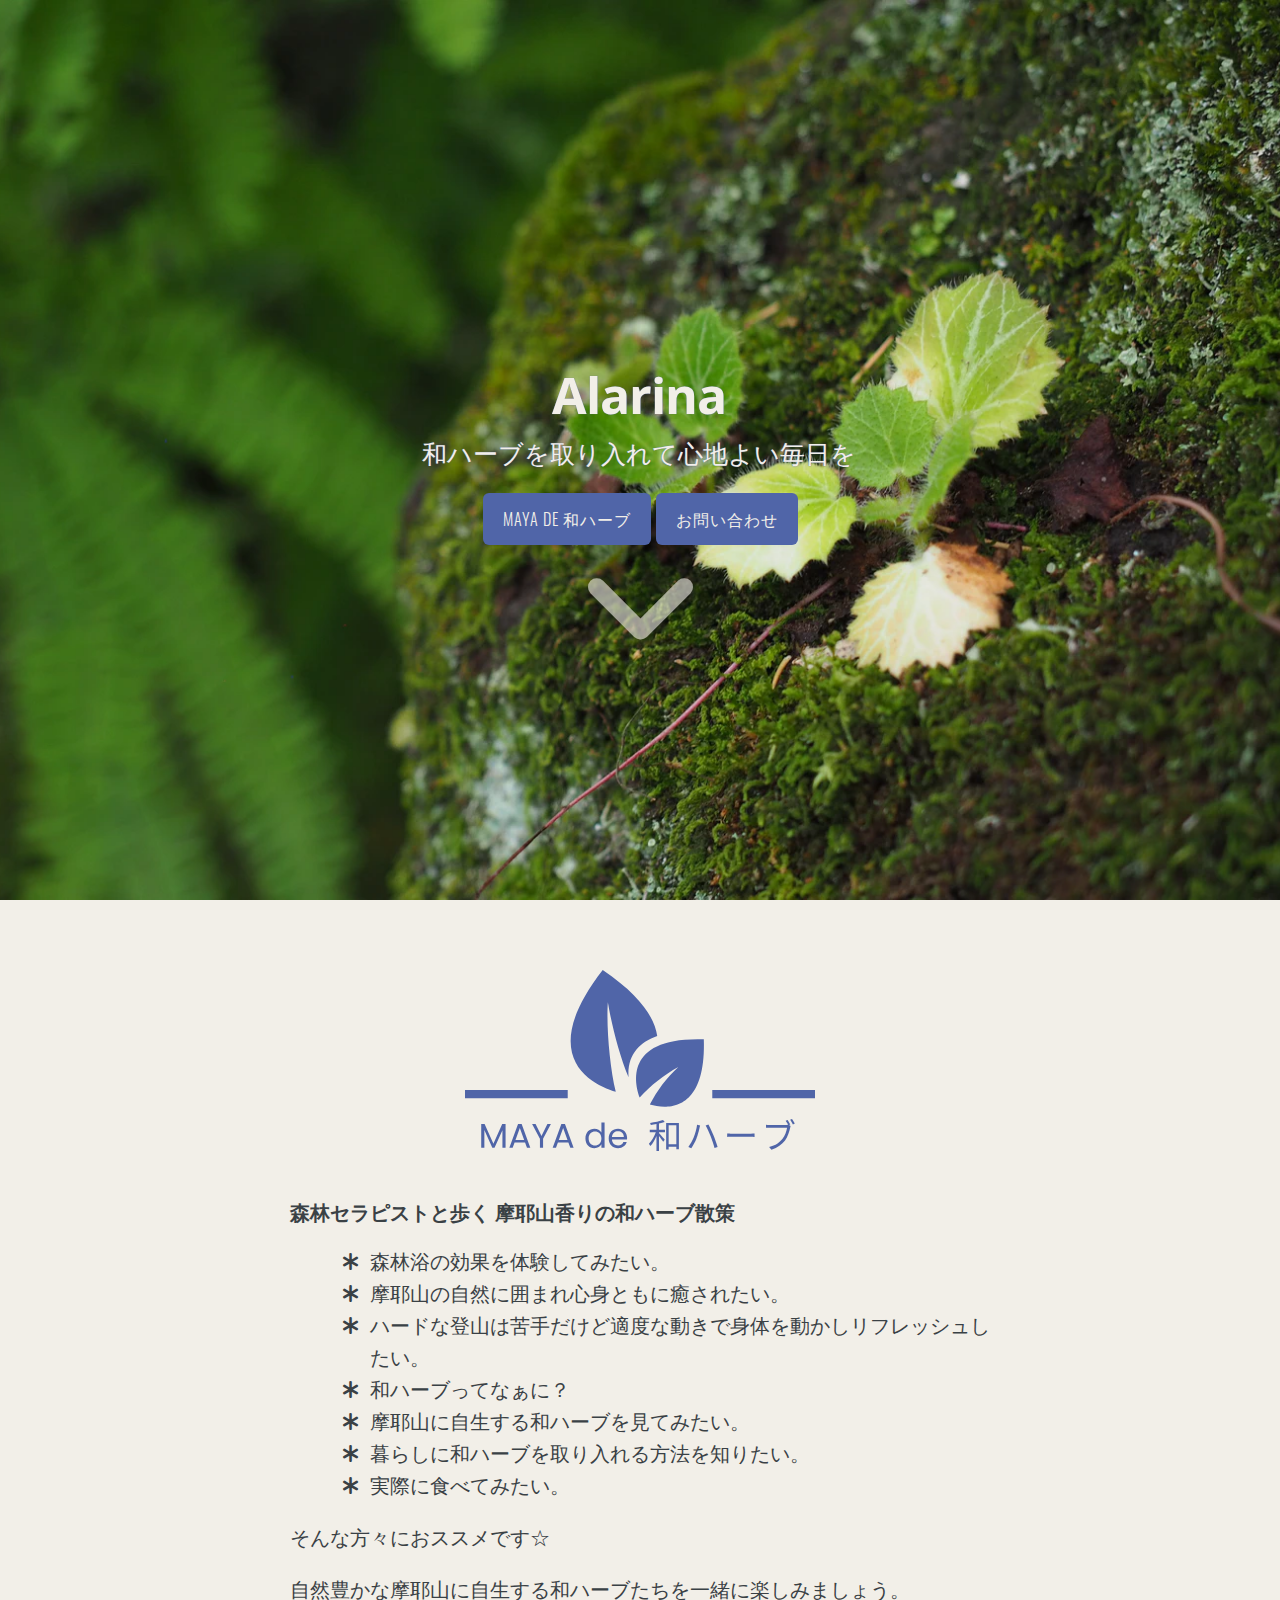
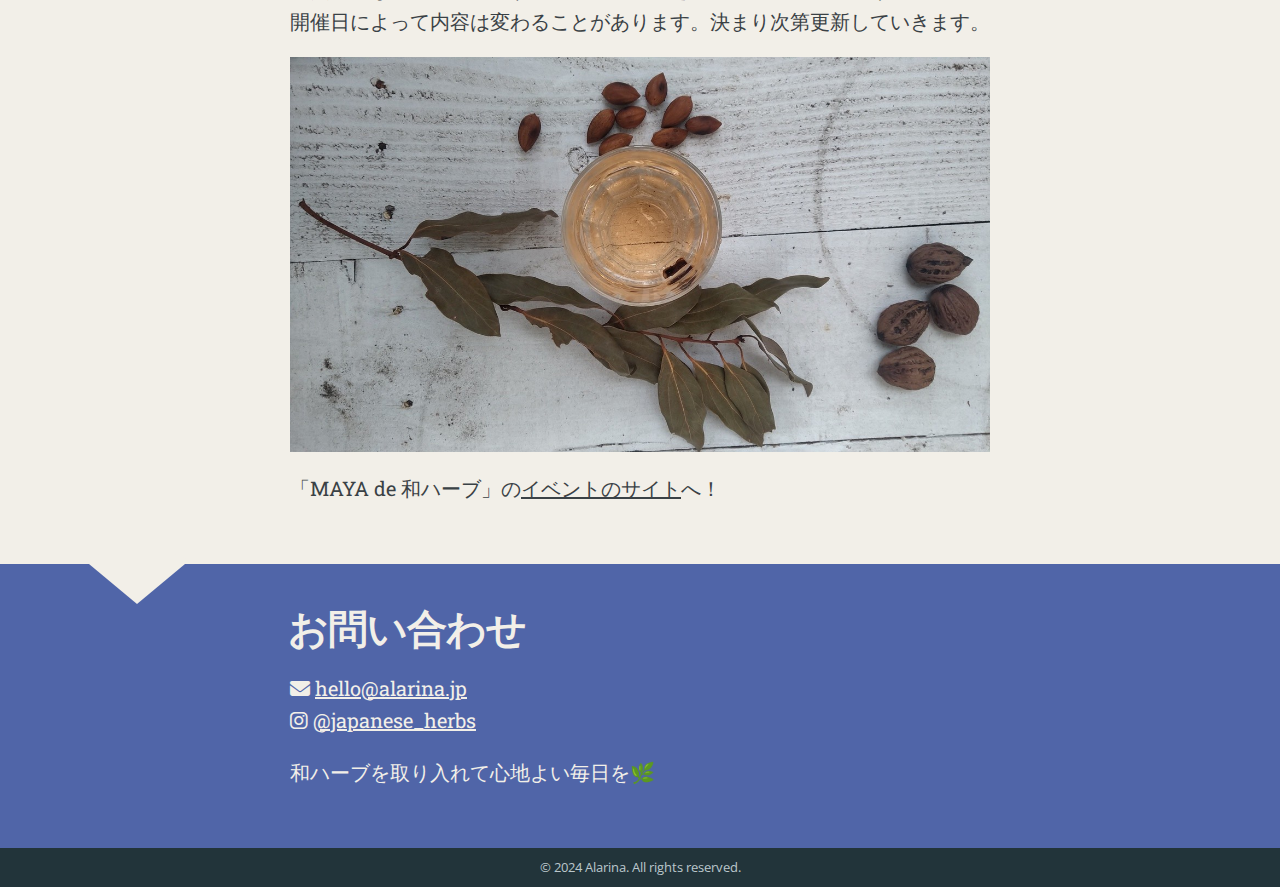
==== commit 19826c70: "deploy: c788b406c82a05368a0aee14912315aa28289458" ====
--- a/index.html
+++ b/index.html
@@ -1,5 +1,5 @@
-<!doctype html><html><meta http-equiv=content-type content="text/html" charset=utf-8><meta http-equiv=x-ua-compatible content="IE=edge,chrome=1"><title>和ハーブを取り入れて心地よい毎日を🌿</title><link rel="shortcut icon" href=https://alarina.jp/images/favicon.png type=image/png><meta name=description content="私たちと一緒に足もとの宝物をさがすおさんぽに出かけませんか？"><meta name=keywords content="和ハーブ,和ハーブ協会認定,フィールドマスター,Fieldmaster"><meta name=referrer content="no-referrer-when-downgrade"><meta name=HandheldFriendly content="True"><meta name=MobileOptimized content="320"><meta name=viewport content="width=device-width,initial-scale=1"><link rel=stylesheet href=https://alarina.jp/css/screen.css><link rel=stylesheet href=https://alarina.jp/css/fonts.css type=text/css><link rel=stylesheet href=https://alarina.jp/fork-awesome/css/fork-awesome.min.css type=text/css><meta property="og:title" content><meta property="og:description" content="私たちと一緒に足もとの宝物をさがすおさんぽに出かけませんか？"><meta property="og:type" content="website"><meta property="og:url" content="https://alarina.jp/"><meta property="og:image" content="https://alarina.jp/images/cover-image.jpg"><meta property="og:site_name" content="和ハーブを取り入れて心地よい毎日を🌿"><meta name=twitter:card content="summary_large_image"><meta name=twitter:image content="https://alarina.jp/images/cover-image.jpg"><meta name=twitter:title content><meta name=twitter:description content="私たちと一緒に足もとの宝物をさがすおさんぽに出かけませんか？"><meta itemprop=name content><meta itemprop=description content="私たちと一緒に足もとの宝物をさがすおさんぽに出かけませんか？"><link rel=stylesheet href=https://alarina.jp/css/custom.css><link rel=apple-touch-icon sizes=180x180 href=https://alarina.jp/images/apple-touch-icon.png><link rel=icon type=image/png sizes=32x32 href=https://alarina.jp/images/favicon-32x32.png><link rel=icon type=image/png sizes=16x16 href=https://alarina.jp/images/favicon-16x16.png><script defer data-domain=alarina.jp src=https://plausible.georepublic.info/js/plausible.js></script><body><header id=site-head style=background-image:url(images/cover-image.jpg)><div class=vertical><div id=site-head-content class=inner><h1 class=blog-title>Alarina</h1><h2 class=blog-description>和ハーブを取り入れて心地よい毎日を</h2><a class="btn site-menu" data-title-anchor=maya-de-和ハーブ>MAYA de 和ハーブ</a>
-<a class="btn site-menu" data-title-anchor=お問い合わせ>お問い合わせ</a>
-<i id=header-arrow class="fa fa-angle-down"></i></div></div></header><main class=content role=main><div class=fixed-nav></div><div class=post-holder><article id=maya-de-和ハーブ class="post first"><header class=post-header><h2 class=post-title style=display:none>MAYA de 和ハーブ</h2></header><section class=post-content><img src=/images/maya.svg alt="MAYA de 和ハーブ" style=padding:30px;width:50%><p><strong>森林セラピストと歩く 摩耶山香りの和ハーブ散策</strong></p><ul><li>森林浴の効果を体験してみたい。</li><li>摩耶山の自然に囲まれ心身ともに癒されたい。</li><li>ハードな登山は苦手だけど適度な動きで身体を動かしリフレッシュしたい。</li><li>和ハーブってなぁに？</li><li>摩耶山に自生する和ハーブを見てみたい。</li><li>暮らしに和ハーブを取り入れる方法を知りたい。</li><li>実際に食べてみたい。</li></ul><p>そんな方々におススメです☆</p><p>自然豊かな摩耶山に自生する和ハーブたちを一緒に楽しみましょう。<br>開催日によって内容は変わることがあります。決まり次第更新していきます。</p><p><img src=/images/maya_de_waherb.jpg alt="MAYA de 和ハーブ"></p><p>「MAYA de 和ハーブ」の<a href=https://coubic.com/mayasan/621355>イベントのサイト</a>へ！</p></section></article><div class=post-after title></div></div><div class=post-holder><article id=お問い合わせ class="post last"><header class=post-header><h2 class=post-title>お問い合わせ</h2></header><section class=post-content><p><i class="fa fa-envelope"></i> <a href=mailto:hello@alarina.jp>hello@alarina.jp</a><br><i class="fa fa-instagram"></i> <a href=https://www.instagram.com/japanese_herbs/>@japanese_herbs</a></p><p>和ハーブを取り入れて心地よい毎日を🌿</p></section></article><div class=post-after title></div></div></main><footer class=site-footer><div class=inner><section class=copyright>© 2024 Alarina. All rights reserved.</section><section></section></div></footer><script type=text/javascript src=https://alarina.jp/js/jquery-1.11.3.min.js></script>
-<script type=text/javascript src=https://alarina.jp/js/icons.js></script>
-<script type=text/javascript src=https://alarina.jp/js/index.js></script></body></html>+<!doctype html><html lang=ja><head><meta name=generator content="Hugo 0.138.0"><meta charset=utf-8><meta http-equiv=X-UA-Compatible content="IE=edge,chrome=1"><title>和ハーブを取り入れて心地よい毎日を🌿</title>
+<link rel="shortcut icon" href=/images/favicon.png type=image/png><meta name=description content="私たちと一緒に足もとの宝物をさがすおさんぽに出かけませんか？"><meta name=keywords content="和ハーブ,和ハーブ協会認定,フィールドマスター,Fieldmaster"><meta name=referrer content="no-referrer-when-downgrade"><meta name=HandheldFriendly content="True"><meta name=MobileOptimized content="320"><meta name=viewport content="width=device-width,initial-scale=1"><link rel=stylesheet href=/css/style.min.723f9f784e5706b31546134f2b00f50122aaff59fb1cc55efc9ca4f10bbf9493.css type=text/css integrity="sha256-cj+feE5XBrMVRhNPKwD1ASKq/1n7HMVe/Jyk8Qu/lJM="><meta property="og:url" content="https://alarina.jp/"><meta property="og:site_name" content="和ハーブを取り入れて心地よい毎日を🌿"><meta property="og:title" content="和ハーブを取り入れて心地よい毎日を🌿"><meta property="og:description" content="私たちと一緒に足もとの宝物をさがすおさんぽに出かけませんか？"><meta property="og:locale" content="ja"><meta property="og:type" content="website"><meta property="og:image" content="https://alarina.jp/images/cover-image.jpg"><meta name=twitter:card content="summary_large_image"><meta name=twitter:image content="https://alarina.jp/images/cover-image.jpg"><meta name=twitter:title content="和ハーブを取り入れて心地よい毎日を🌿"><meta name=twitter:description content="私たちと一緒に足もとの宝物をさがすおさんぽに出かけませんか？"><meta itemprop=name content="和ハーブを取り入れて心地よい毎日を🌿"><meta itemprop=description content="私たちと一緒に足もとの宝物をさがすおさんぽに出かけませんか？"><meta itemprop=image content="https://alarina.jp/images/cover-image.jpg"><style>:root{--cover-text-color:var(--section-light-bg-color);--highlight:#5065A8;--highlight-contrast:var(--cover-text-color);--highlight-inverse:#FE3798;--highlight-inverse-contrast:white;--cover-title-and-description-guard-bg-color:rgba(255, 255, 255, 0.25);--cover-title-text-shadow:#5065A8 0px 0px 1px;--sticky-menu-text-color:#FE3798;--section-dark-bg-color:#5065A8;--ul-li-icon:fa-asterisk}main article.post.first header{display:none!important}</style><link rel=apple-touch-icon sizes=180x180 href=/images/apple-touch-icon.png><link rel=icon type=image/svg+xml href=/images/favicon.svg><link rel=icon type=image/png sizes=32x32 href=/images/favicon-32x32.png><link rel=icon type=image/png sizes=16x16 href=/images/favicon-16x16.png><script defer data-domain=alarina.jp src=https://plausible.georepublic.info/js/plausible.js></script></head><body><style>#site-head.withCenteredImage{background-image:url(/images/cover-image_hu13439347350245188034.webp)}@media(max-width:1920px) and (max-height:1280px){#site-head.withCenteredImage{background-image:url(/images/cover-image_hu11245229346064151791.webp)}}@media(max-width:1600px) and (max-height:1067px){#site-head.withCenteredImage{background-image:url(/images/cover-image_hu12198305217134539352.webp)}}@media(max-width:1366px) and (max-height:911px){#site-head.withCenteredImage{background-image:url(/images/cover-image_hu13252779083616827601.webp)}}@media(max-height:1024px) and (max-aspect-ratio:900 / 1024){#site-head.withCenteredImage{background-image:url(/images/cover-image_hu11375562773832858102.webp)}}@media(max-height:1024px) and (max-aspect-ratio:600 / 1024){#site-head.withCenteredImage{background-image:url(/images/cover-image_hu9029705154263914750.webp)}}@media(max-height:1024px) and (max-aspect-ratio:360 / 1024){#site-head.withCenteredImage{background-image:url(/images/cover-image_hu8457167672565658379.webp)}}</style><header id=site-head class=withCenteredImage><div class=vertical><div id=site-head-content class=inner><h1 class=blog-title>Alarina</h1><h2 class=blog-description>和ハーブを取り入れて心地よい毎日を</h2><a class='btn site-menu' data-title-anchor=maya-de-和ハーブ href=#maya-de-%e5%92%8c%e3%83%8f%e3%83%bc%e3%83%96>MAYA de 和ハーブ</a>
+<a class='btn site-menu' data-title-anchor=お問い合わせ href=#%e3%81%8a%e5%95%8f%e3%81%84%e5%90%88%e3%82%8f%e3%81%9b>お問い合わせ</a>
+<a id=header-arrow href=#maya-de-%e5%92%8c%e3%83%8f%e3%83%bc%e3%83%96 aria-label="Go to first section"><i class="fa fa-angle-down"></i></a></div></div></header><main class=content role=main><div class=fixed-nav><a class=fn-item item_index=1 href=#maya-de-%e5%92%8c%e3%83%8f%e3%83%bc%e3%83%96>MAYA de 和ハーブ</a>
+<a class=fn-item item_index=2 href=#%e3%81%8a%e5%95%8f%e3%81%84%e5%90%88%e3%82%8f%e3%81%9b>お問い合わせ</a></div><div class=post-holder><article id=maya-de-和ハーブ class='post first'><header class=post-header><h2 class=post-title>MAYA de 和ハーブ</h2></header><section class=post-content><img src=/graphics/maya.svg alt="MAYA de 和ハーブ" style=padding:30px;width:50%;margin-bottom:20px><h6 id=森林セラピストと歩く-摩耶山香りの和ハーブ散策>森林セラピストと歩く 摩耶山香りの和ハーブ散策</h6><ul><li>森林浴の効果を体験してみたい。</li><li>摩耶山の自然に囲まれ心身ともに癒されたい。</li><li>ハードな登山は苦手だけど適度な動きで身体を動かしリフレッシュしたい。</li><li>和ハーブってなぁに？</li><li>摩耶山に自生する和ハーブを見てみたい。</li><li>暮らしに和ハーブを取り入れる方法を知りたい。</li><li>実際に食べてみたい。</li></ul><p>そんな方々におススメです☆</p><p>自然豊かな摩耶山に自生する和ハーブたちを一緒に楽しみましょう。<br>開催日によって内容は変わることがあります。決まり次第更新していきます。</p><p><img alt="MAYA de 和ハーブ" src=/pictures/maya_de_waherb.jpg></p><p>「MAYA de 和ハーブ」の<a href=https://coubic.com/mayasan/621355>イベントのサイト</a>へ！</p></section></article><div class='post-after light'></div></div><div class='post-holder dark'><article id=お問い合わせ class='post last'><header class=post-header><h2 class=post-title>お問い合わせ</h2></header><section class=post-content><p><i class="fa fa-solid fa-envelope"></i> <a href=mailto:hello@alarina.jp>hello@alarina.jp</a><br><i class="fa fa-brands fa-instagram"></i> <a href=https://www.instagram.com/japanese_herbs/>@japanese_herbs</a></p><p>和ハーブを取り入れて心地よい毎日を🌿</p></section></article><div class=post-after></div></div></main><footer class=site-footer><div class=inner><section class=copyright>© 2024 Alarina. All rights reserved.</section></div></footer><script src=/js/script.min.e0e987346bbbb9dba86d3972fa7b7f9edbad23c49a5b4e270eb8531b3299c1cc.js integrity="sha256-4OmHNGu7uduobTly+nt/ntutI8SaW04nDrhTGzKZwcw="></script><script>cssVars()</script></body></html>